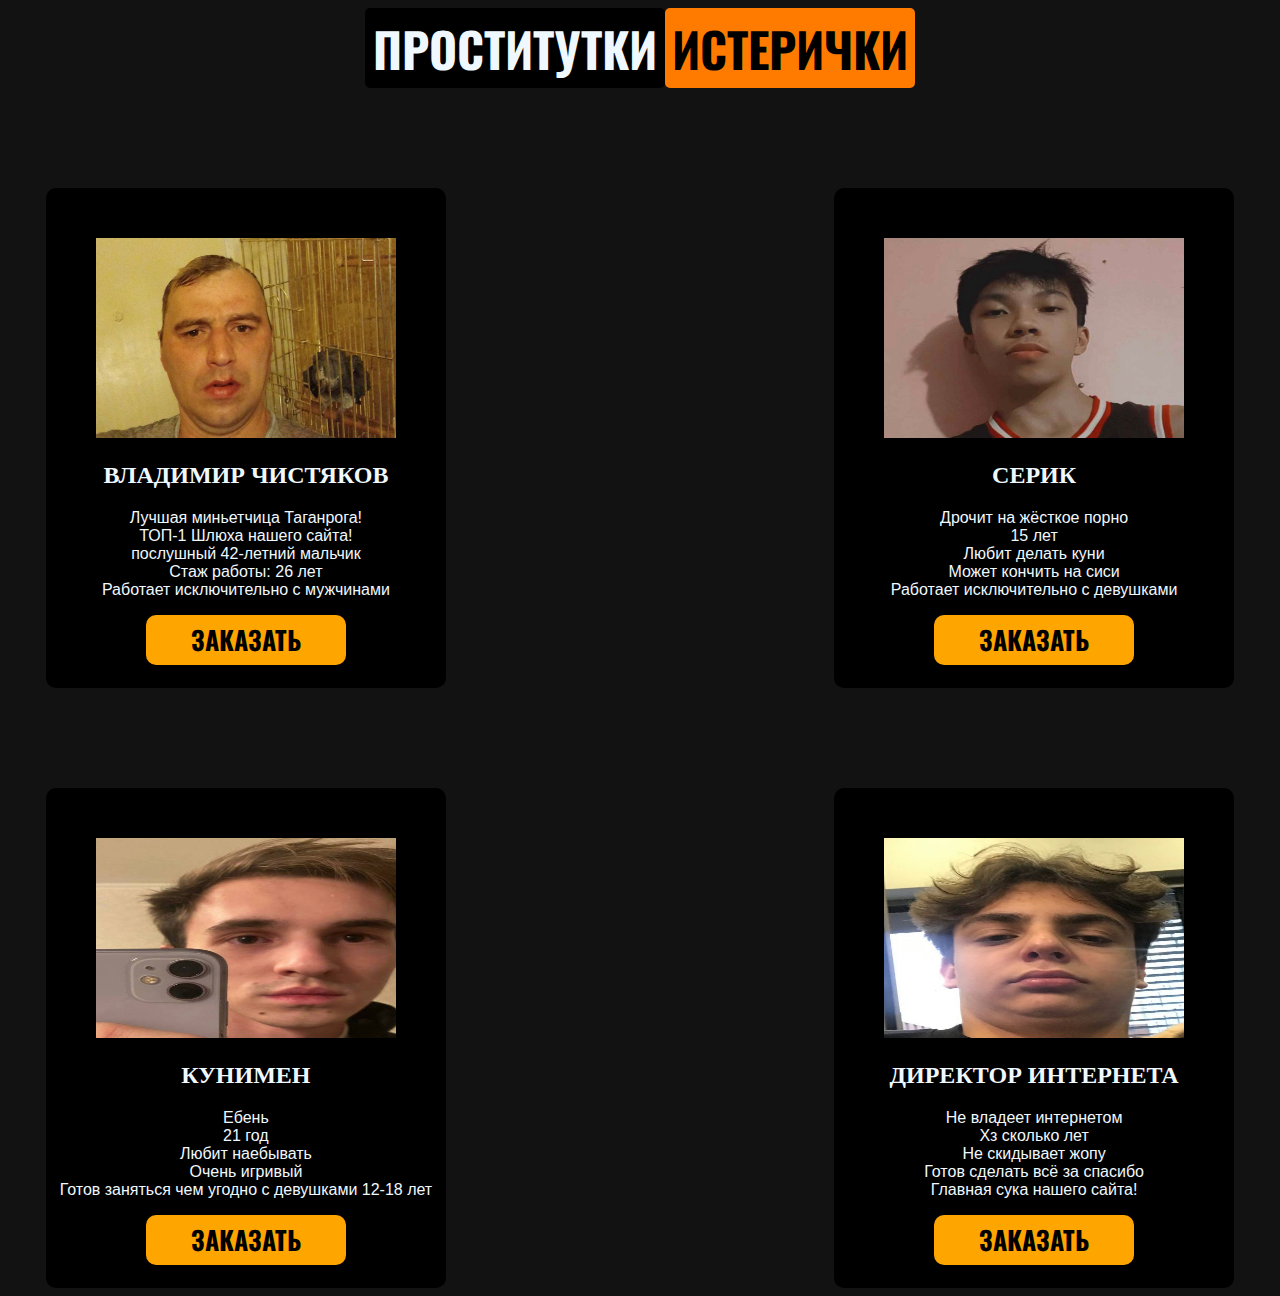
==== index.html @ bb0b9154 "Add files via upload" ====
<!DOCTYPE html>
<html lang="en">
<head>
    <meta charset="UTF-8">
    <meta name="viewport" content="width=device-width, initial-scale=1.0">
    <title>prostitutki-isterichki.com</title>
    <link rel="preconnect" href="https://fonts.googleapis.com">
<link rel="preconnect" href="https://fonts.gstatic.com" crossorigin>
<link href="https://fonts.googleapis.com/css2?family=Oswald:wght@200..700&display=swap" rel="stylesheet">
<link rel="preconnect" href="https://fonts.googleapis.com">
<link rel="preconnect" href="https://fonts.gstatic.com" crossorigin>
<link href="https://fonts.googleapis.com/css2?family=Playfair+Display:ital,wght@0,400..900;1,400..900&display=swap" rel="stylesheet">
    <link rel="stylesheet" href="css/style.css">
</head>
<body>
    <div class="wrapper">
        <div class="titleparts">
        <div class="first_part"><h1 class="title_part_one">ПРОСТИТУТКИ</h1></div>
        <div class="second_part"><h1 class="title_part_two">ИСТЕРИЧКИ</h1></div>
        </div>
        </div>
        <div class="whores">
            <div class="whore1">
                <img class="img" src="img/img1.jpg" alt="">
                <h2 class="name1">ВЛАДИМИР ЧИСТЯКОВ</h2>
                <p class="p1">
                    Лучшая миньетчица Таганрога! <br> ТОП-1 Шлюха нашего сайта! <br>послушный 42-летний мальчик <br>
                    Стаж работы: 26 лет <br>
                    Работает исключительно с мужчинами
                </p>
                <button class="order1"><a class="link" href="index1.html">ЗАКАЗАТЬ</a></button>
            </div>
            <div class="whore2">
                <img class="img" src="img/img2.jpg" alt="">
                <h2 class="name1">СЕРИК</h2>
                <p class="p1">Дрочит на жёсткое порно <br> 15 лет <br> Любит делать куни <br> Может кончить на сиси <br> Работает исключительно с девушками</p>
                <button class="order2"><a class="link" href="index2.html">ЗАКАЗАТЬ</a></button>
            </div>
            <div class="whore3">
                <img class="img" src="img/img3.jpg" alt="">
                <h2 class="name1">КУНИМЕН</h2>
                <p class="p1">Ебень <br> 21 год <br>Любит наебывать <br> Очень игривый <br> Готов заняться чем угодно с девушками 12-18 лет</p>
                <button class="order3"><a class="link" href="index3.html">ЗАКАЗАТЬ</a></button>
            </div>
            <div class="whore4">
                <img class="img" src="img/img4.jpg" alt="">
                <h2 class="name1">ДИРЕКТОР ИНТЕРНЕТА</h2>
                <p class="p1">Не владеет интернетом<br>Хз сколько лет<br>Не скидывает жопу<br>Готов сделать всё за спасибо<br>Главная сука нашего сайта!</p>
                <button class="order3"><a class="link" href="index4.html">ЗАКАЗАТЬ</a></button>
            </div>
        </div>
    </div>
</body>
</html>
---- css/style.css ----
.title_part_one{
    font-size: 48px;
    font-family: Oswald;
    color: aliceblue;
    text-align: center;
    margin-left: auto;
    margin-top: 5px; 
}
.first_part{
    background-color: black;
    width: 300px;
    border-radius: 5px;
    height: 80px;
}
.wrapper{
    display: flex;
    align-items: center;
    flex-direction: column;
}
.title_part_two{
    font-size: 48px;
    font-family: Oswald;
    color: rgb(0, 0, 0);
    text-align: center;
    margin-right: auto;
    margin-top: 5px;
}
.second_part{
    background-color: rgb(255, 123, 0);
    width: 250px;
    border-radius: 5px;
    height: 80px;
}
.titleparts{
    display: flex;
    align-items: center;
}
body{
    background-color: rgb(18, 18, 18);
}
.p1{
    font-weight: 100;
    font-family: Arial, Helvetica, sans-serif;
}
.whore_name1{
    font-size: 36px;
    color: aliceblue;
}
.whores{
  display: flex;
  flex-direction: row;
  align-content: center;
  justify-content: space-between;
  color: aliceblue;
  text-align: center;
  width: auto;
  flex-wrap: wrap;
}
.whore1{
    background-color: black;
    width: 400px;
    height: 500px;
    margin-top: 100px;
    border-radius: 10px;
}
.whore2{
    background-color: black;
    width: 400px;
    height: 500px;
    margin-top: 100px;
    border-radius: 10px;
}
.whore3{
    background-color: black;
    width: 400px;
    height: 500px;
    margin-top: 100px;
    border-radius: 10px;
}
.whore4{
    background-color: black;
    width: 400px;
    height: 500px;
    margin-top: 100px;
    border-radius: 10px;
}
.img{
    width: 300px;
    height: 200px;
    margin-top: 50px;
}
.order1{
    width: 200px;
    height: 50px;
    background-color: orange;
    border: none;
    border-radius: 10px;
    font-size: 26px;
    font-family: Oswald;
    font-weight: bold;
}
.order2{
    width: 200px;
    height: 50px;
    background-color: orange;
    border: none;
    border-radius: 10px;
    font-size: 26px;
    font-family: Oswald;
    font-weight: bold;
}
.order3{
    width: 200px;
    height: 50px;
    background-color: orange;
    border: none;
    border-radius: 10px;
    font-size: 26px;
    font-family: Oswald;
    font-weight: bold;
}
.order:hover{
    background-color: rgb(193, 125, 0);
}
.link{
    color: black;
    text-decoration: none;
}
.service{
    color: aliceblue;
}
.total{
    color: aliceblue;
    font-size: 52px;
}
.totaltotal{
    margin-top: 100px;
    margin-left: 1000px;
}
.totaltotalserik{
    margin-top: 100px;
    margin-left: 1000px;
}
.totaltotalkunimen{
    margin-top: 100px;
    margin-left: 1000px;
}
.payment{
    width: 300px;
    height: 100px;
    border-radius: 10px;
    background-color: orange;
    border: none;
    font-size: 32px;
    margin-top: -50px;
}
.paymentlink{
    text-decoration: none;
    color: black;
    font-family: Oswald;
    font-weight: bold;
}
.payment:hover{
    background-color: rgb(193, 125, 0);
}
.date{
    color: aliceblue;
}
.inputdate{
    width: 200px;
    height: 50px;
    border-radius: 10px;
    font-size: 24px;
    border: none;
}
.address{
    color: aliceblue;
}
.address_client{
    margin-top: 30px;
    color: aliceblue;
    font-size: 24px;
}
.address_input{
    width: 400px;
    height: 30px;
    border: none;
    border-radius: 10px;
}
.submit_button{
    width: 100px;
    height: 30px;
    background-color: orange;
    color: black;
    border: none;
    border-radius: 10px;
    font-family: Oswald;
    font-size: 18px;
    font-weight: bold;
}
.submit_button:hover{
    background-color: rgb(193, 125, 0);
}
.all{
    margin-top: -600px;
    margin-left: 600px;
}
.allserik{
    margin-top: -400px;
    margin-left: 600px;
}
.allkunimen{
    margin-top: -400px;
    margin-left: 600px;
}
.dateserik{
    color: aliceblue;
}
.address_client_serik{
    color: aliceblue;
    font-size: 24px;
}
.datekunimen{
    margin-top: -900px;
    color: aliceblue;
}
/* counter */
.counter-container {
    display: flex;
    align-items: center;
    font-family: Arial, sans-serif;
    margin-bottom: 20px;
    flex-wrap: wrap;
}

.counter-btn {
    font-size: 20px;
    padding: 5px 10px;
    cursor: pointer;
    border: none;
    background-color: #f0f0f0;
    color: #888;
    border-radius: 5px;
}

.counter-value {
    width: 40px;
    text-align: center;
    font-size: 18px;
    margin: 0 10px;
    border: 1px solid #ccc;
    padding: 5px;
    border-radius: 5px;
    color: aliceblue;
}

.price-container {
    font-size: 24px;
    margin-left: 20px;
}

.new-price {
    color: red;
    font-weight: bold;
}

/* adaptazia */
@media screen and  (max-width: 1683px){
    .whores{
       gap: 1%;
    }
}
@media screen and  (max-width: 1480px){
    .whores{
        padding: 0 3%;
    }
}
@media screen and  (max-width: 876px){
    .whores{
        padding: 0 27%;
    }
}
@media screen and  (max-width: 850px){
    .whores{
        padding: 0 25%;
    }
}
@media screen and  (max-width: 780px){
    .whores{
        padding: 0 23%;
    }
}
@media screen and  (max-width: 730px){
    .whores{
        padding: 0 21%;
    }
}
@media screen and  (max-width: 650px){
    .whores{
        padding: 0 19%;
    }
}
@media screen and  (max-width: 600px){
    .whores{
        padding: 0 17%;
    }
}

/* index1 adaptazia */
@media screen and  (max-width: 1404px){
    .all{
        margin-left: 590px;
    }
    .totaltotal{
        margin-left: 990px;
    }
}
@media screen and  (max-width: 1390px){
    .all{
        margin-left: 580px;
    }
    .totaltotal{
        margin-left: 980px;
    }
}
@media screen and  (max-width: 1380px){
    .all{
        margin-left: 500px;
    }
    .totaltotal{
        margin-left: 900px;
    }
}
@media screen and  (max-width: 1300px){
    .all{
        margin-left: 450px;
    }
    .totaltotal{
        margin-left: 850px;
    }
}
@media screen and  (max-width: 1210px){
    .totaltotal{
        margin-left: 800px;
    }
}
@media screen and  (max-width: 1155px){
    .totaltotal{
        margin-left: 750px;
    }
}
@media screen and  (max-width: 1095px){
    .totaltotal{
        margin-left: 700px;
    }
}
@media screen and  (max-width: 1060px){
    .totaltotal{
        margin-left: 650px;
    }
}
@media screen and  (max-width: 1030px){
    .totaltotal{
        margin-left: 600px;
    }
}
@media screen and  (max-width: 995px){
    .all{
        margin-top: 0px;
        margin-left: 0px;
    }
    .totaltotal{
        margin-top: 0px;
        margin-left: 0px;
    }
}
/* index3 adaptazia */
@media screen and  (max-width: 1404px){
    .allkunimen{
        margin-left: 590px;
    }
    .totaltotalkunimen{
        margin-left: 990px;
    }
}
@media screen and  (max-width: 1390px){
    .allkunimen{
        margin-left: 580px;
    }
    .totaltotalkunimen{
        margin-left: 980px;
    }
}
@media screen and  (max-width: 1380px){
    .allkunimen{
        margin-left: 500px;
    }
    .totaltotalkunimen{
        margin-left: 900px;
    }
}
@media screen and  (max-width: 1300px){
    .allkunimen{
        margin-left: 450px;
    }
    .totaltotalkunimen{
        margin-left: 850px;
    }
}
@media screen and  (max-width: 1210px){
    .totaltotalkunimen{
        margin-left: 800px;
    }
}
@media screen and  (max-width: 1155px){
    .totaltotalkunimen{
        margin-left: 750px;
    }
}
@media screen and  (max-width: 1095px){
    .totaltotalkunimen{
        margin-left: 700px;
    }
}
@media screen and  (max-width: 1060px){
    .totaltotalkunimen{
        margin-left: 650px;
    }
}
@media screen and  (max-width: 1030px){
    .totaltotalkunimen{
        margin-left: 600px;
    }
}
@media screen and  (max-width: 985px){
    .allkunimen{
        margin-left: 350px;
    }
    .totaltotalkunimen{
        margin-left: 450px;
    }
}
@media screen and  (max-width: 880px){
    .allkunimen{
        margin-left: 0px;
        margin-top: 900px;
    }
    .totaltotalkunimen{
        margin-left: 0px;
        margin-top: 0px;
    }
}
/* index2 adaptazia */
@media screen and  (max-width: 1404px){
    .allserik{
        margin-left: 590px;
    }
    .totaltotalserik{
        margin-left: 990px;
    }
}
@media screen and  (max-width: 1390px){
    .allserik{
        margin-left: 580px;
    }
    .totaltotalserik{
        margin-left: 980px;
    }
}
@media screen and  (max-width: 1380px){
    .allserik{
        margin-left: 500px;
    }
    .totaltotalserik{
        margin-left: 900px;
    }
}
@media screen and  (max-width: 1300px){
    .allserik{
        margin-left: 450px;
    }
    .totaltotalserik{
        margin-left: 850px;
    }
}
@media screen and  (max-width: 1210px){
    .totaltotalserik{
        margin-left: 800px;
    }
}
@media screen and  (max-width: 1155px){
    .totaltotalserik{
        margin-left: 750px;
    }
}
@media screen and  (max-width: 1095px){
    .totaltotalserik{
        margin-left: 700px;
    }
}
@media screen and  (max-width: 1060px){
    .totaltotalserik{
        margin-left: 650px;
    }
}
@media screen and  (max-width: 1030px){
    .totaltotalserik{
        margin-left: 600px;
    }
}
@media screen and  (max-width: 985px){
    .allserik{
        margin-left: 450px;
    }
    .totaltotalserik{
        margin-left: 550px;
    }
}
@media screen and  (max-width: 976px){
    .allserik{
        margin-left: 300px;
    }
    .totaltotalserik{
        margin-left: 450px;
    }
}
@media screen and  (max-width: 826px){
    .allserik{
        margin-left: 250px;
    }
    .totaltotalserik{
        margin-left: 400px;
    }
}
@media screen and  (max-width: 778px){
    .allserik{
        margin-top: 0px;
        margin-left: 0px;
    }
    .totaltotalserik{
        margin-top: 0px;
        margin-left: 0px;
    }
}
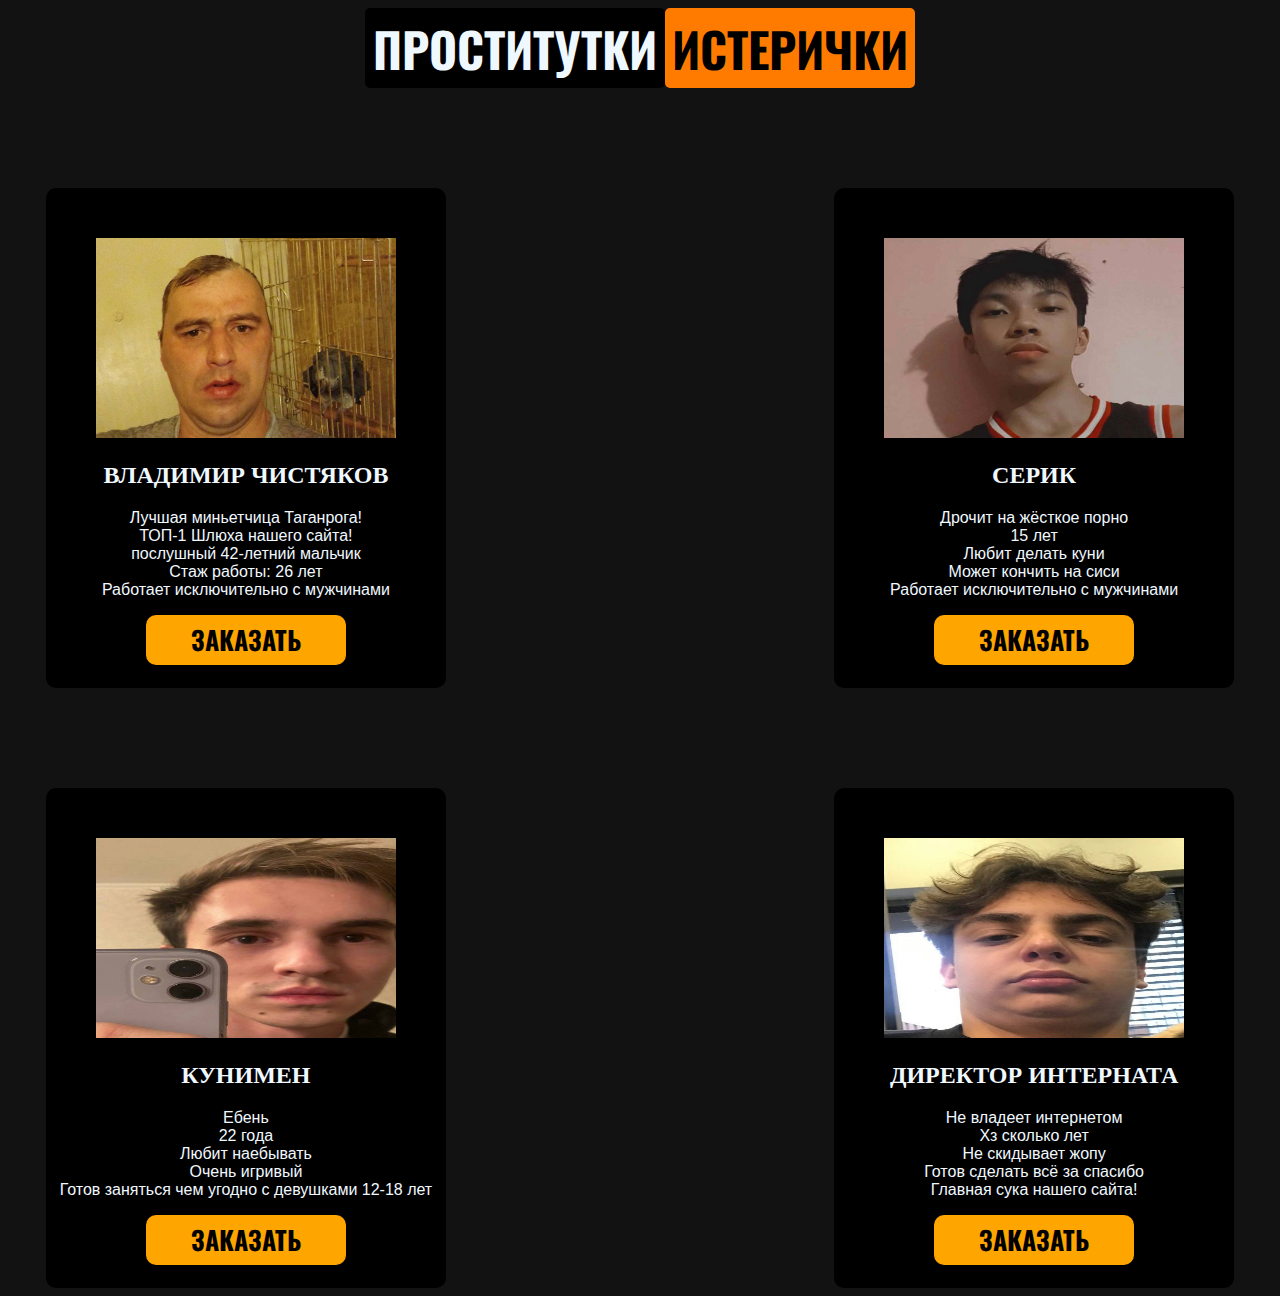
==== commit 2c5bdfcb: "Update index.html" ====
--- a/index.html
+++ b/index.html
@@ -33,22 +33,22 @@
             <div class="whore2">
                 <img class="img" src="img/img2.jpg" alt="">
                 <h2 class="name1">СЕРИК</h2>
-                <p class="p1">Дрочит на жёсткое порно <br> 15 лет <br> Любит делать куни <br> Может кончить на сиси <br> Работает исключительно с девушками</p>
+                <p class="p1">Дрочит на жёсткое порно <br> 15 лет <br> Любит делать куни <br> Может кончить на сиси <br> Работает исключительно с мужчинами</p>
                 <button class="order2"><a class="link" href="index2.html">ЗАКАЗАТЬ</a></button>
             </div>
             <div class="whore3">
                 <img class="img" src="img/img3.jpg" alt="">
                 <h2 class="name1">КУНИМЕН</h2>
-                <p class="p1">Ебень <br> 21 год <br>Любит наебывать <br> Очень игривый <br> Готов заняться чем угодно с девушками 12-18 лет</p>
+                <p class="p1">Ебень <br> 22 года <br>Любит наебывать <br> Очень игривый <br> Готов заняться чем угодно с девушками 12-18 лет</p>
                 <button class="order3"><a class="link" href="index3.html">ЗАКАЗАТЬ</a></button>
             </div>
             <div class="whore4">
                 <img class="img" src="img/img4.jpg" alt="">
-                <h2 class="name1">ДИРЕКТОР ИНТЕРНЕТА</h2>
+                <h2 class="name1">ДИРЕКТОР ИНТЕРНАТА</h2>
                 <p class="p1">Не владеет интернетом<br>Хз сколько лет<br>Не скидывает жопу<br>Готов сделать всё за спасибо<br>Главная сука нашего сайта!</p>
                 <button class="order3"><a class="link" href="index4.html">ЗАКАЗАТЬ</a></button>
             </div>
         </div>
     </div>
 </body>
-</html>+</html>
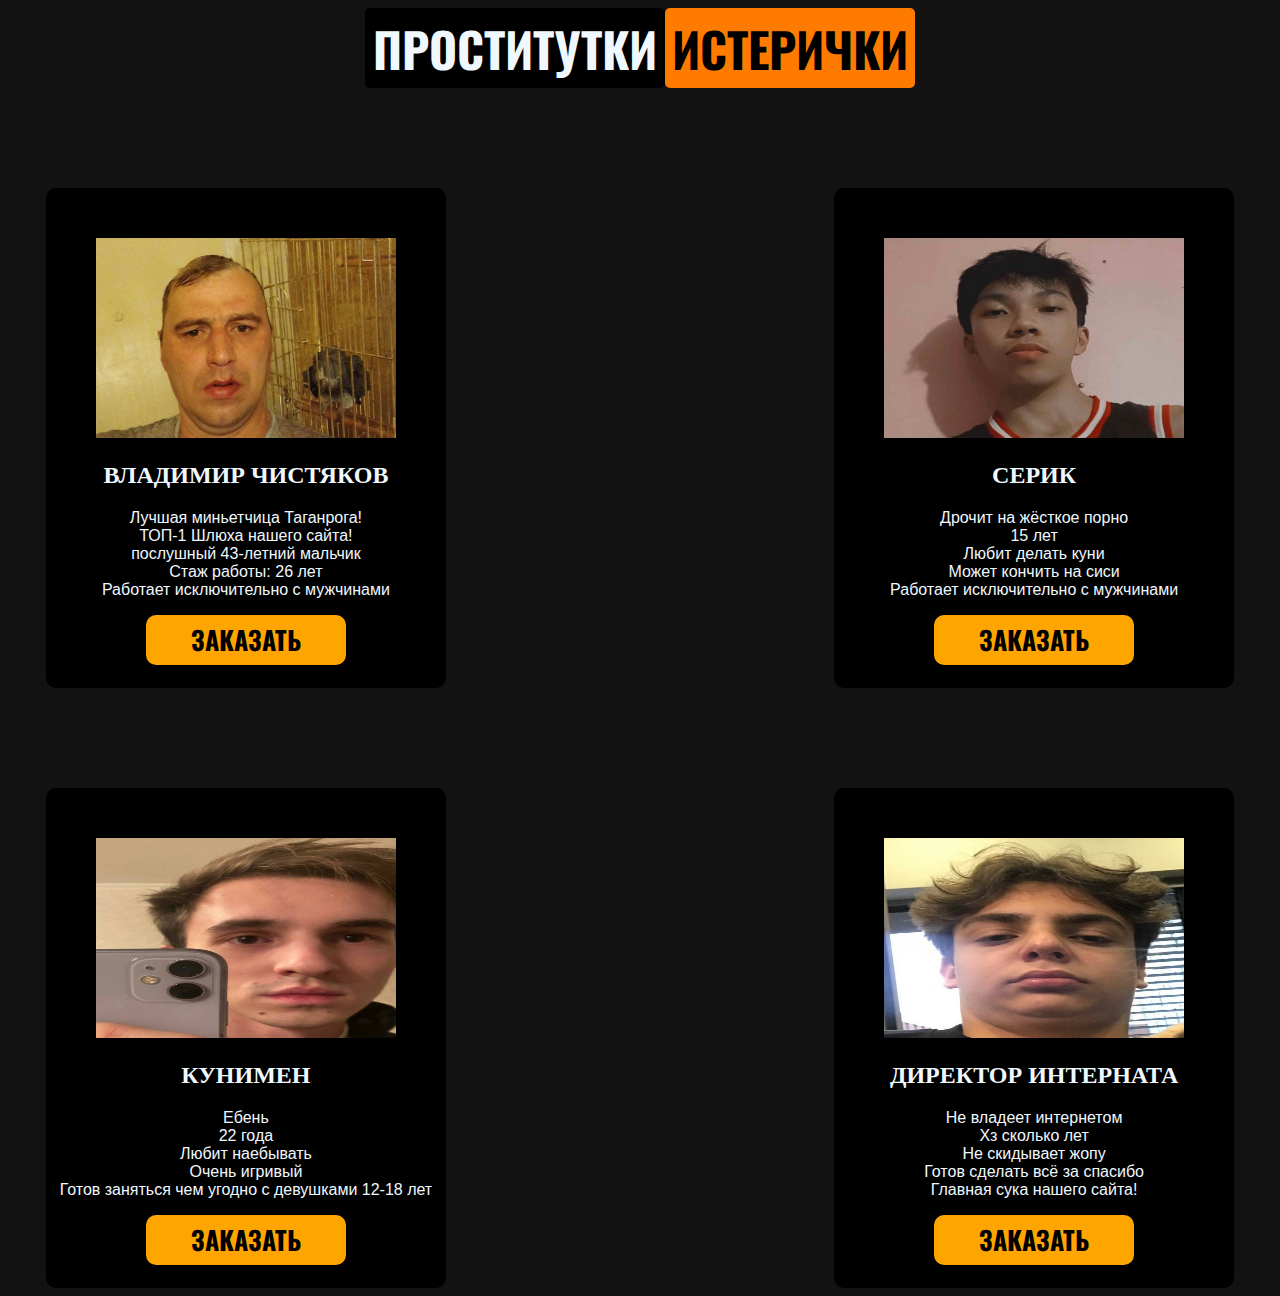
==== commit 8f5787d4: "у чистика др" ====
--- a/index.html
+++ b/index.html
@@ -24,7 +24,7 @@
                 <img class="img" src="img/img1.jpg" alt="">
                 <h2 class="name1">ВЛАДИМИР ЧИСТЯКОВ</h2>
                 <p class="p1">
-                    Лучшая миньетчица Таганрога! <br> ТОП-1 Шлюха нашего сайта! <br>послушный 42-летний мальчик <br>
+                    Лучшая миньетчица Таганрога! <br> ТОП-1 Шлюха нашего сайта! <br>послушный 43-летний мальчик <br>
                     Стаж работы: 26 лет <br>
                     Работает исключительно с мужчинами
                 </p>
